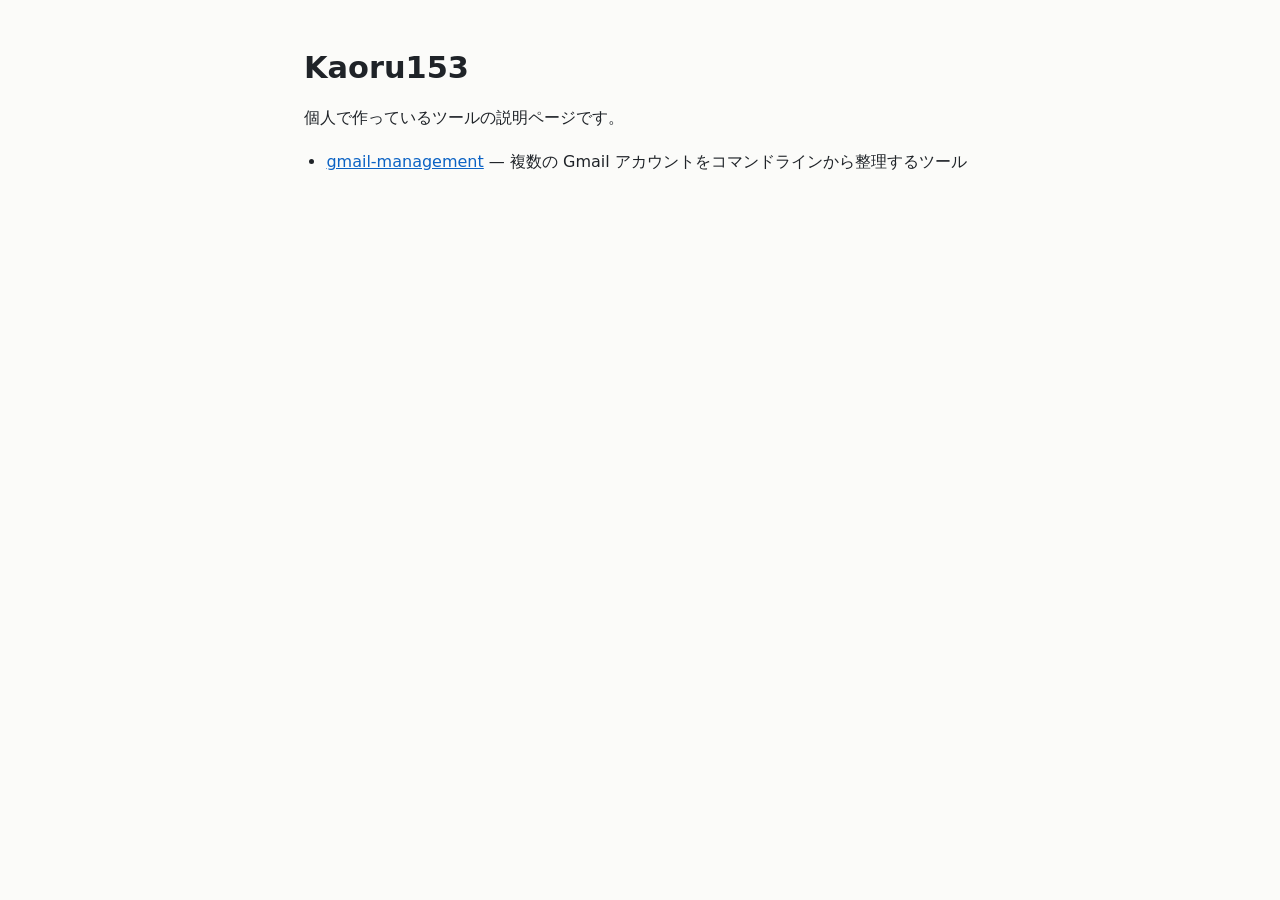
==== index.html @ 3132ecf2 "gmail-management のホームページとプライバシーポリシーを追加 Google の OAuth 同意画面を本番環境にするために必要なページ。  Co-Authored-By: Claude" ====
<!doctype html>
<html lang="ja">
<head>
  <meta charset="utf-8">
  <meta name="viewport" content="width=device-width, initial-scale=1">
  <title>Kaoru153</title>
  <link rel="stylesheet" href="/style.css">
</head>
<body>
  <main>
    <h1>Kaoru153</h1>
    <p>個人で作っているツールの説明ページです。</p>
    <ul>
      <li><a href="/gmail-management/">gmail-management</a> — 複数の Gmail アカウントをコマンドラインから整理するツール</li>
    </ul>
  </main>
</body>
</html>
---- style.css ----
:root {
  --bg: #fbfbf9;
  --fg: #1f2328;
  --muted: #59636e;
  --line: #d8dee4;
  --link: #0b62c4;
  --code-bg: #eff1f3;
}

@media (prefers-color-scheme: dark) {
  :root {
    --bg: #15181c;
    --fg: #e6e8eb;
    --muted: #9aa4af;
    --line: #333a42;
    --link: #6cb0ff;
    --code-bg: #242a31;
  }
}

* { box-sizing: border-box; }

body {
  margin: 0;
  background: var(--bg);
  color: var(--fg);
  font-family: system-ui, -apple-system, "Hiragino Sans", "Noto Sans JP", "Yu Gothic UI", sans-serif;
  line-height: 1.8;
}

main {
  max-width: 44rem;
  margin: 0 auto;
  padding: 3rem 1rem 4rem;
}

h1 { font-size: 1.9rem; line-height: 1.3; margin: 0 0 0.5rem; }
h2 { font-size: 1.2rem; margin: 2.5rem 0 0.75rem; padding-bottom: 0.3rem; border-bottom: 1px solid var(--line); }

a { color: var(--link); }

code {
  font-family: ui-monospace, SFMono-Regular, Menlo, Consolas, monospace;
  font-size: 0.9em;
  background: var(--code-bg);
  padding: 0.1em 0.35em;
  border-radius: 4px;
  overflow-wrap: anywhere;
}

ul { padding-left: 1.4rem; }
li + li { margin-top: 0.3rem; }

.lead { font-size: 1.05rem; }
.muted { color: var(--muted); font-size: 0.9rem; }

.table-wrap { overflow-x: auto; }
table { border-collapse: collapse; width: 100%; }
th, td { text-align: left; vertical-align: top; padding: 0.5rem 0.75rem; border-bottom: 1px solid var(--line); }
th { font-weight: 600; }

blockquote {
  margin: 1rem 0;
  padding: 0.25rem 1rem;
  border-left: 3px solid var(--line);
  color: var(--muted);
}

footer {
  margin-top: 3rem;
  padding-top: 1rem;
  border-top: 1px solid var(--line);
  color: var(--muted);
  font-size: 0.9rem;
}
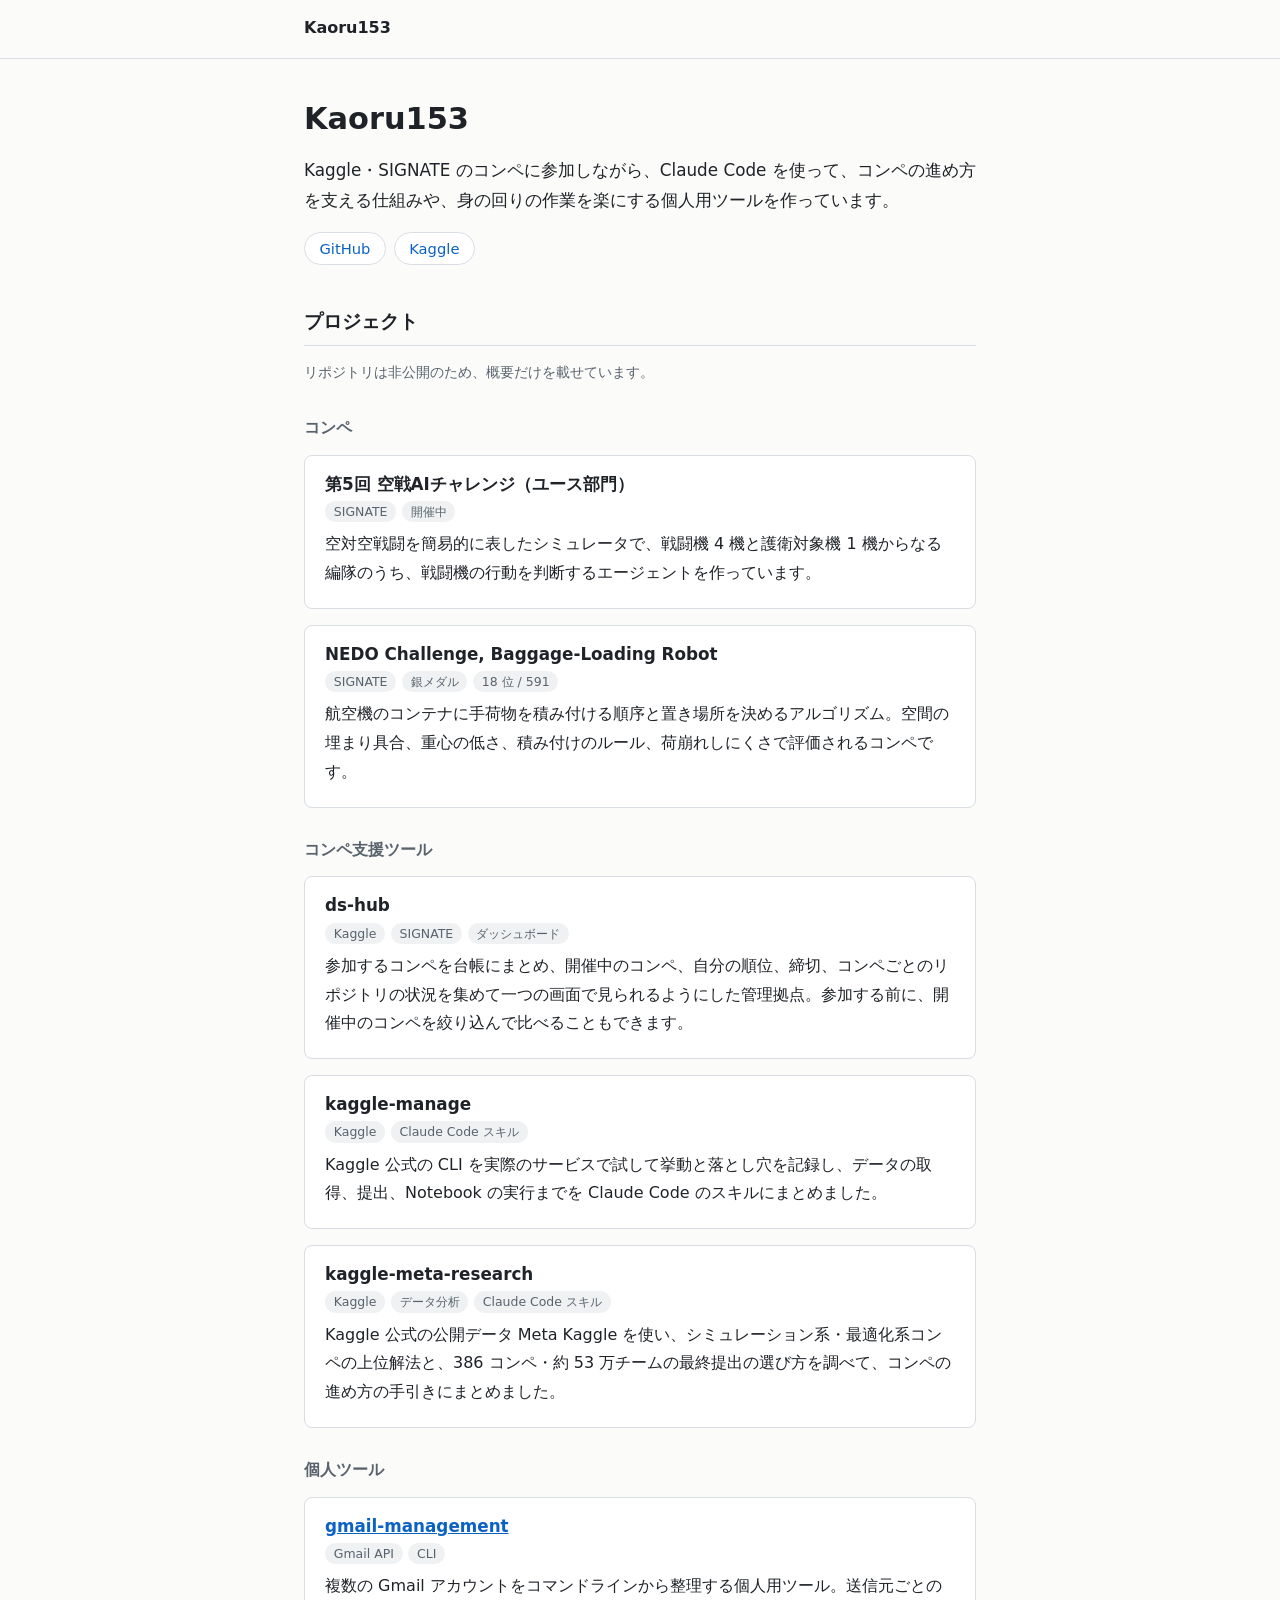
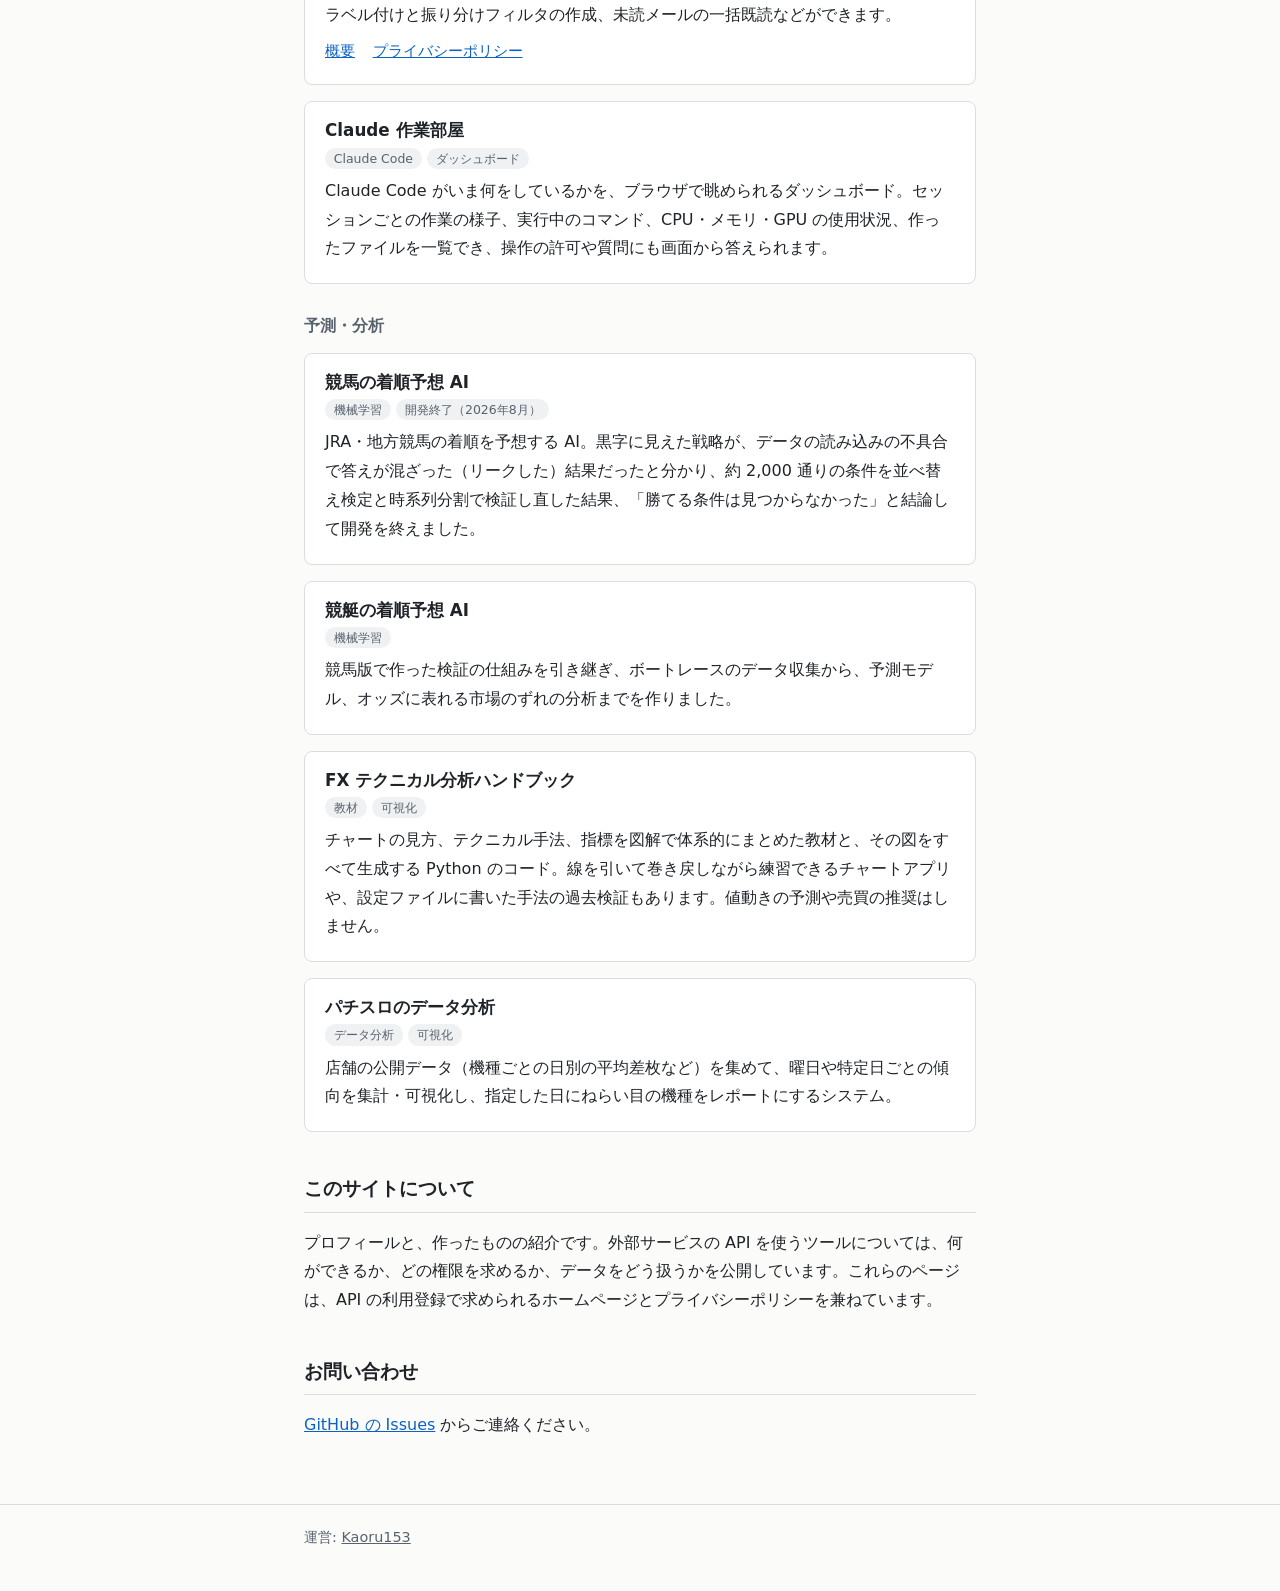
==== commit 60d10a23: "トップページをプロフィールとプロジェクト一覧にし、共通ヘッダー・404 ページを追加 - トップ: 自己紹介、GitHub・Kaggle へのリンク、プロジェクト 11 件の概要（リポジトリは非公開の" ====
--- a/index.html
+++ b/index.html
@@ -4,15 +4,112 @@
   <meta charset="utf-8">
   <meta name="viewport" content="width=device-width, initial-scale=1">
   <title>Kaoru153</title>
+  <meta name="description" content="Kaoru153 のプロフィールと、作ったもの（コンペ・ツール）の紹介">
+  <link rel="icon" href="/favicon.svg" type="image/svg+xml">
   <link rel="stylesheet" href="/style.css">
 </head>
 <body>
+  <header class="site-header">
+    <div class="wrap">
+      <a class="site-name" href="/">Kaoru153</a>
+    </div>
+  </header>
+
   <main>
     <h1>Kaoru153</h1>
-    <p>個人で作っているツールの説明ページです。</p>
-    <ul>
-      <li><a href="/gmail-management/">gmail-management</a> — 複数の Gmail アカウントをコマンドラインから整理するツール</li>
+    <p class="lead">Kaggle・SIGNATE のコンペに参加しながら、Claude Code を使って、コンペの進め方を支える仕組みや、身の回りの作業を楽にする個人用ツールを作っています。</p>
+    <ul class="profile-links">
+      <li><a href="https://github.com/Kaoru153">GitHub</a></li>
+      <li><a href="https://www.kaggle.com/kao153">Kaggle</a></li>
     </ul>
+
+    <h2>プロジェクト</h2>
+    <p class="muted">リポジトリは非公開のため、概要だけを載せています。</p>
+
+    <h3>コンペ</h3>
+    <div class="cards">
+      <article class="card">
+        <h4>第5回 空戦AIチャレンジ（ユース部門）</h4>
+        <p class="tags"><span>SIGNATE</span><span>開催中</span></p>
+        <p>空対空戦闘を簡易的に表したシミュレータで、戦闘機 4 機と護衛対象機 1 機からなる編隊のうち、戦闘機の行動を判断するエージェントを作っています。</p>
+      </article>
+      <article class="card">
+        <h4>NEDO Challenge, Baggage-Loading Robot</h4>
+        <p class="tags"><span>SIGNATE</span><span>銀メダル</span><span>18 位 / 591</span></p>
+        <p>航空機のコンテナに手荷物を積み付ける順序と置き場所を決めるアルゴリズム。空間の埋まり具合、重心の低さ、積み付けのルール、荷崩れしにくさで評価されるコンペです。</p>
+      </article>
+    </div>
+
+    <h3>コンペ支援ツール</h3>
+    <div class="cards">
+      <article class="card">
+        <h4>ds-hub</h4>
+        <p class="tags"><span>Kaggle</span><span>SIGNATE</span><span>ダッシュボード</span></p>
+        <p>参加するコンペを台帳にまとめ、開催中のコンペ、自分の順位、締切、コンペごとのリポジトリの状況を集めて一つの画面で見られるようにした管理拠点。参加する前に、開催中のコンペを絞り込んで比べることもできます。</p>
+      </article>
+      <article class="card">
+        <h4>kaggle-manage</h4>
+        <p class="tags"><span>Kaggle</span><span>Claude Code スキル</span></p>
+        <p>Kaggle 公式の CLI を実際のサービスで試して挙動と落とし穴を記録し、データの取得、提出、Notebook の実行までを Claude Code のスキルにまとめました。</p>
+      </article>
+      <article class="card">
+        <h4>kaggle-meta-research</h4>
+        <p class="tags"><span>Kaggle</span><span>データ分析</span><span>Claude Code スキル</span></p>
+        <p>Kaggle 公式の公開データ Meta Kaggle を使い、シミュレーション系・最適化系コンペの上位解法と、386 コンペ・約 53 万チームの最終提出の選び方を調べて、コンペの進め方の手引きにまとめました。</p>
+      </article>
+    </div>
+
+    <h3>個人ツール</h3>
+    <div class="cards">
+      <article class="card">
+        <h4><a href="/gmail-management/">gmail-management</a></h4>
+        <p class="tags"><span>Gmail API</span><span>CLI</span></p>
+        <p>複数の Gmail アカウントをコマンドラインから整理する個人用ツール。送信元ごとのラベル付けと振り分けフィルタの作成、未読メールの一括既読などができます。</p>
+        <p class="links">
+          <a href="/gmail-management/">概要</a>
+          <a href="/gmail-management/privacy.html">プライバシーポリシー</a>
+        </p>
+      </article>
+      <article class="card">
+        <h4>Claude 作業部屋</h4>
+        <p class="tags"><span>Claude Code</span><span>ダッシュボード</span></p>
+        <p>Claude Code がいま何をしているかを、ブラウザで眺められるダッシュボード。セッションごとの作業の様子、実行中のコマンド、CPU・メモリ・GPU の使用状況、作ったファイルを一覧でき、操作の許可や質問にも画面から答えられます。</p>
+      </article>
+    </div>
+
+    <h3>予測・分析</h3>
+    <div class="cards">
+      <article class="card">
+        <h4>競馬の着順予想 AI</h4>
+        <p class="tags"><span>機械学習</span><span>開発終了（2026年8月）</span></p>
+        <p>JRA・地方競馬の着順を予想する AI。黒字に見えた戦略が、データの読み込みの不具合で答えが混ざった（リークした）結果だったと分かり、約 2,000 通りの条件を並べ替え検定と時系列分割で検証し直した結果、「勝てる条件は見つからなかった」と結論して開発を終えました。</p>
+      </article>
+      <article class="card">
+        <h4>競艇の着順予想 AI</h4>
+        <p class="tags"><span>機械学習</span></p>
+        <p>競馬版で作った検証の仕組みを引き継ぎ、ボートレースのデータ収集から、予測モデル、オッズに表れる市場のずれの分析までを作りました。</p>
+      </article>
+      <article class="card">
+        <h4>FX テクニカル分析ハンドブック</h4>
+        <p class="tags"><span>教材</span><span>可視化</span></p>
+        <p>チャートの見方、テクニカル手法、指標を図解で体系的にまとめた教材と、その図をすべて生成する Python のコード。線を引いて巻き戻しながら練習できるチャートアプリや、設定ファイルに書いた手法の過去検証もあります。値動きの予測や売買の推奨はしません。</p>
+      </article>
+      <article class="card">
+        <h4>パチスロのデータ分析</h4>
+        <p class="tags"><span>データ分析</span><span>可視化</span></p>
+        <p>店舗の公開データ（機種ごとの日別の平均差枚など）を集めて、曜日や特定日ごとの傾向を集計・可視化し、指定した日にねらい目の機種をレポートにするシステム。</p>
+      </article>
+    </div>
+
+    <h2>このサイトについて</h2>
+    <p>プロフィールと、作ったものの紹介です。外部サービスの API を使うツールについては、何ができるか、どの権限を求めるか、データをどう扱うかを公開しています。これらのページは、API の利用登録で求められるホームページとプライバシーポリシーを兼ねています。</p>
+
+    <h2>お問い合わせ</h2>
+    <p><a href="https://github.com/Kaoru153/Kaoru153.github.io/issues">GitHub の Issues</a> からご連絡ください。</p>
   </main>
+
+  <footer class="site-footer">
+    <div class="wrap">運営: <a href="https://github.com/Kaoru153">Kaoru153</a></div>
+  </footer>
 </body>
 </html>
--- a/style.css
+++ b/style.css
@@ -5,6 +5,7 @@
   --line: #d8dee4;
   --link: #0b62c4;
   --code-bg: #eff1f3;
+  --card-bg: #ffffff;
 }
 
 @media (prefers-color-scheme: dark) {
@@ -15,6 +16,7 @@
     --line: #333a42;
     --link: #6cb0ff;
     --code-bg: #242a31;
+    --card-bg: #1b1f24;
   }
 }
 
@@ -28,16 +30,45 @@
   line-height: 1.8;
 }
 
+.wrap,
 main {
   max-width: 44rem;
   margin: 0 auto;
-  padding: 3rem 1rem 4rem;
+  padding-left: 1rem;
+  padding-right: 1rem;
 }
+
+main { padding-top: 2.5rem; padding-bottom: 3rem; }
+
+/* サイト共通のヘッダー */
+.site-header { border-bottom: 1px solid var(--line); }
+.site-header .wrap {
+  display: flex;
+  flex-wrap: wrap;
+  align-items: baseline;
+  justify-content: space-between;
+  gap: 0.25rem 1.5rem;
+  padding-top: 0.9rem;
+  padding-bottom: 0.9rem;
+}
+.site-name { font-weight: 700; color: var(--fg); text-decoration: none; }
+.site-nav { display: flex; flex-wrap: wrap; gap: 0.25rem 1.1rem; font-size: 0.92rem; }
+.site-nav a { color: var(--muted); text-decoration: none; }
+.site-nav a:hover { color: var(--link); text-decoration: underline; }
+.site-nav a[aria-current="page"] { color: var(--fg); font-weight: 600; }
+
+/* サイト共通のフッター */
+.site-footer { border-top: 1px solid var(--line); color: var(--muted); font-size: 0.9rem; }
+.site-footer .wrap { padding-top: 1.25rem; padding-bottom: 2.5rem; }
+.site-footer a { color: inherit; }
 
 h1 { font-size: 1.9rem; line-height: 1.3; margin: 0 0 0.5rem; }
 h2 { font-size: 1.2rem; margin: 2.5rem 0 0.75rem; padding-bottom: 0.3rem; border-bottom: 1px solid var(--line); }
+h3 { font-size: 1rem; margin: 1.75rem 0 0.75rem; color: var(--muted); }
+h4 { font-size: 1.05rem; line-height: 1.5; margin: 0 0 0.25rem; }
 
 a { color: var(--link); }
+a:focus-visible { outline: 2px solid var(--link); outline-offset: 2px; border-radius: 2px; }
 
 code {
   font-family: ui-monospace, SFMono-Regular, Menlo, Consolas, monospace;
@@ -48,7 +79,7 @@
   overflow-wrap: anywhere;
 }
 
-ul { padding-left: 1.4rem; }
+ul, ol { padding-left: 1.4rem; }
 li + li { margin-top: 0.3rem; }
 
 .lead { font-size: 1.05rem; }
@@ -66,10 +97,54 @@
   color: var(--muted);
 }
 
-footer {
-  margin-top: 3rem;
-  padding-top: 1rem;
-  border-top: 1px solid var(--line);
+/* トップページのプロフィール */
+.profile-links {
+  display: flex;
+  flex-wrap: wrap;
+  gap: 0.5rem;
+  margin: 1rem 0 0;
+  padding: 0;
+  list-style: none;
+}
+.profile-links li + li { margin-top: 0; }
+.profile-links a {
+  display: inline-block;
+  padding: 0.15rem 0.9rem;
+  border: 1px solid var(--line);
+  border-radius: 999px;
+  background: var(--card-bg);
+  font-size: 0.92rem;
+  text-decoration: none;
+}
+.profile-links a:hover { border-color: var(--link); }
+
+/* トップページのプロジェクト一覧 */
+.cards { display: grid; gap: 1rem; }
+.card {
+  border: 1px solid var(--line);
+  border-radius: 8px;
+  padding: 1rem 1.25rem;
+  background: var(--card-bg);
+}
+.card p { margin: 0.25rem 0; }
+.links { display: flex; flex-wrap: wrap; gap: 0.25rem 1.1rem; font-size: 0.92rem; }
+.card .links { margin-top: 0.5rem; }
+.card .tags { display: flex; flex-wrap: wrap; gap: 0.35rem; margin: 0.25rem 0 0.5rem; }
+.tags span {
+  padding: 0 0.55rem;
+  border-radius: 999px;
+  background: var(--code-bg);
   color: var(--muted);
-  font-size: 0.9rem;
+  font-size: 0.78rem;
+  line-height: 1.7;
 }
+
+/* 補足の囲み */
+.note {
+  margin: 1rem 0;
+  padding: 0.75rem 1rem;
+  border-left: 3px solid var(--link);
+  border-radius: 0 6px 6px 0;
+  background: var(--code-bg);
+}
+.note p { margin: 0.25rem 0; }
